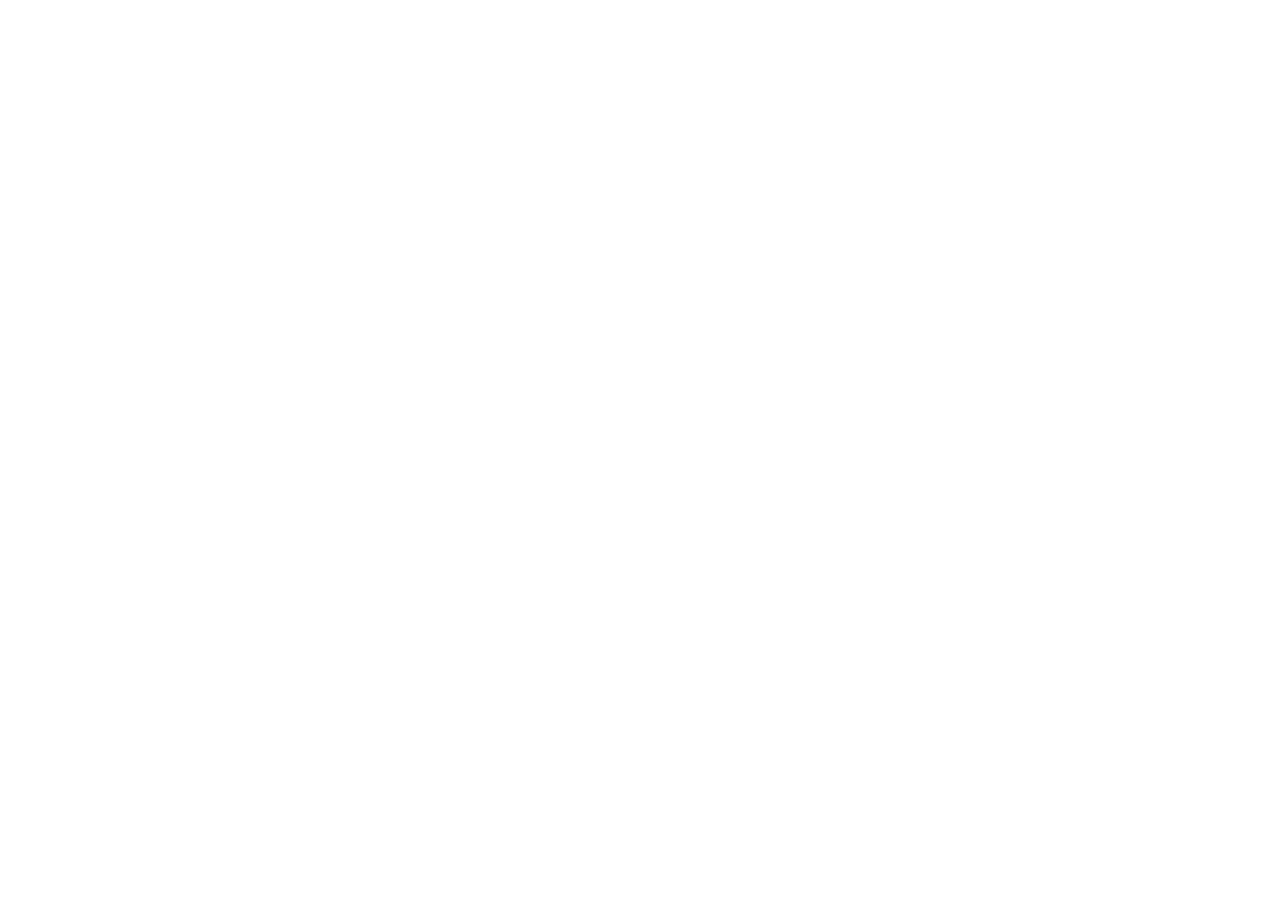
==== index.html @ 64bdbc8a "Create index.html" ====
<!DOCTYPE html>
<html lang="en">
<head>
    <meta charset="UTF-8">
    <meta name="viewport" content="width=device-width, initial-scale=1.0">
    <title>Document</title>
</head>
<body>
    
</body>
</html>
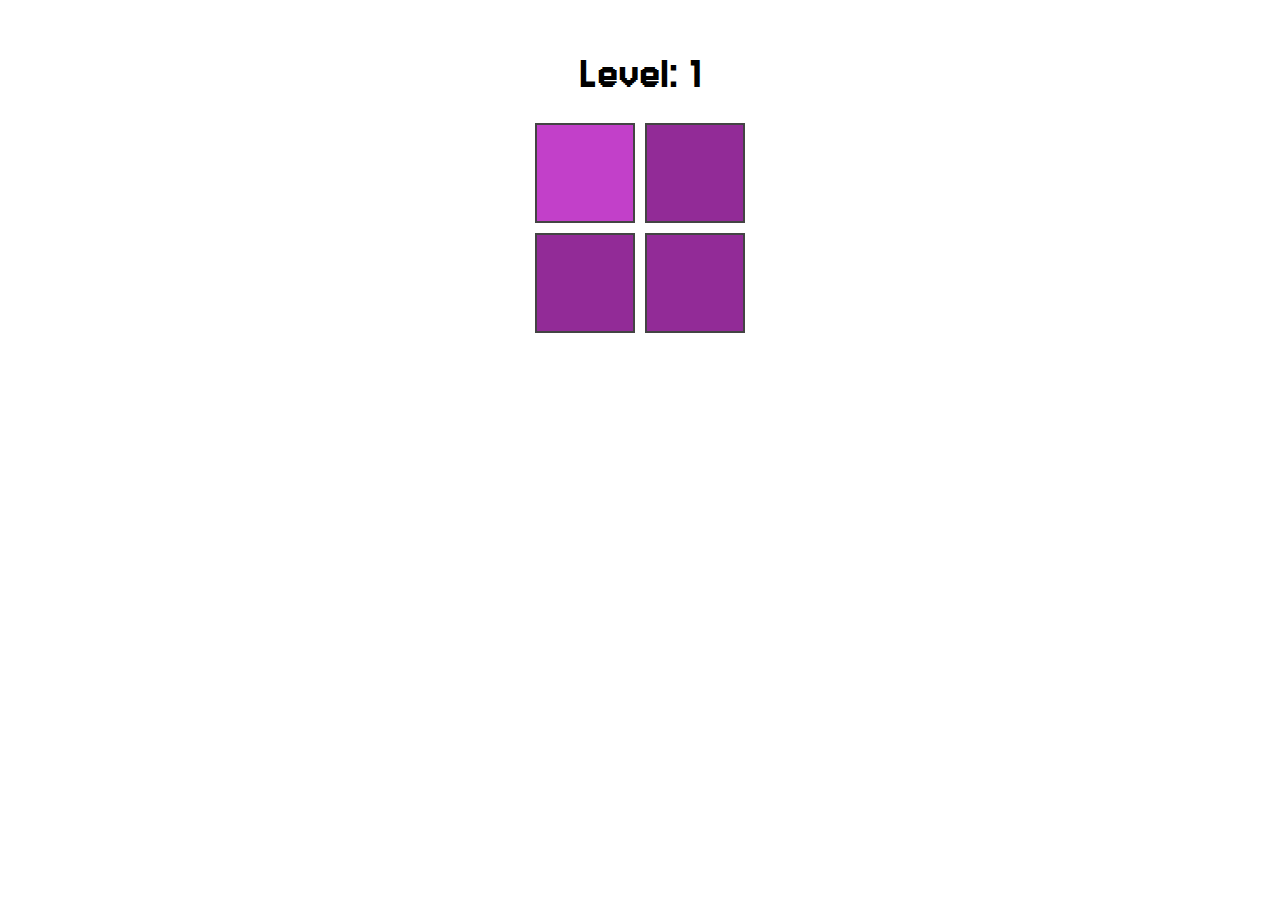
==== commit dd2c63b5: "Updates" ====
--- a/index.html
+++ b/index.html
@@ -1,11 +1,76 @@
 <!DOCTYPE html>
 <html lang="en">
 <head>
-    <meta charset="UTF-8">
-    <meta name="viewport" content="width=device-width, initial-scale=1.0">
-    <title>Document</title>
+ <meta charset="UTF-8">
+ <title>ColorGuessr - Game</title>
+ <link rel="stylesheet" href="style.css">
+ <link rel="preconnect" href="https://fonts.googleapis.com">
+ <link rel="preconnect" href="https://fonts.gstatic.com" crossorigin>
+ <link href="https://fonts.googleapis.com/css2?family=Jersey+15&display=swap" rel="stylesheet">
+
+
 </head>
-<body>
-    
+<body class="game-page">
+ <div class="level-display">Level: <span id="levelNumber">1</span></div>
+ <div class="container" id="blocksContainer"></div>
+ <div class="message" id="message"></div>
+ <script>
+   const blocksContainer = document.getElementById('blocksContainer');
+   const levelNumberEl = document.getElementById('levelNumber');
+   const messageEl = document.getElementById('message');
+   let level = 1;
+   function getRandomHSL() {
+     const h = Math.floor(Math.random() * 360);
+     const s = Math.floor(Math.random() * 50) + 50;
+     const l = Math.floor(Math.random() * 40) + 30;
+     return { h, s, l };
+   }
+   function hslToString({ h, s, l }) {
+     return `hsl(${h}, ${s}%, ${l}%)`;
+   }
+   function getSlightlyDifferentColor(baseHSL, level) {
+     const difference = Math.max(1, 15 - level);
+     let newLightness = baseHSL.l + (Math.random() < 0.5 ? difference : -difference);
+     newLightness = Math.max(0, Math.min(100, newLightness));
+     return { h: baseHSL.h, s: baseHSL.s, l: newLightness };
+   }
+   function generateBlocks() {
+     messageEl.textContent = '';
+     blocksContainer.innerHTML = '';
+     levelNumberEl.textContent = level;
+     const baseColor = getRandomHSL();
+     const oddColor = getSlightlyDifferentColor(baseColor, level);
+     const oddIndex = Math.floor(Math.random() * 4);
+     for (let i = 0; i < 4; i++) {
+       const block = document.createElement('div');
+       block.classList.add('block');
+       if (i === oddIndex) {
+         block.style.backgroundColor = hslToString(oddColor);
+         block.setAttribute('data-correct', 'true');
+       } else {
+         block.style.backgroundColor = hslToString(baseColor);
+       }
+       block.addEventListener('click', onBlockClick);
+       blocksContainer.appendChild(block);
+     }
+   }
+   function onBlockClick(event) {
+     const isCorrect = event.target.getAttribute('data-correct') === 'true';
+     if (isCorrect) {
+       level++;
+       generateBlocks();
+     } else {
+       updateHighScore(level - 1);
+       window.location.href = 'menu.html';
+     }
+   }
+   function updateHighScore(currentScore) {
+     const storedHighScore = parseInt(localStorage.getItem('highScore') || '0', 10);
+     if (currentScore > storedHighScore) {
+       localStorage.setItem('highScore', currentScore);
+     }
+   }
+   generateBlocks();
+ </script>
 </body>
-</html>+</html>
--- a/style.css
+++ b/style.css
@@ -0,0 +1,70 @@
+.jersey-15-regular {
+    font-family: "Jersey 15", serif;
+    font-weight: 400;
+    font-style: normal;
+  } 
+ * {
+    box-sizing: border-box;
+    margin: 0;
+    padding: 0;
+    font-family: 'Jersey 15', serif;
+  }
+   body.menu-page {
+    display: flex;
+    flex-direction: column;
+    justify-content: center;
+    align-items: center;
+    min-height: 100vh;
+    position: relative;
+    background-color: #f0f0f0;
+  }
+   .menu-page .high-score {
+    position: absolute;
+    top: 10px;
+    right: 10px;
+    font-weight: bold;
+    font-size: 1.2rem;
+  }
+   .menu-page h1 {
+    font-size: 6rem;
+    margin-bottom: 20px;
+  }
+   .menu-page .start-button {
+    background-color: pink;
+    border: none;
+    padding: 15px 30px;
+    font-size: 1.2rem;
+    cursor: pointer;
+  }
+   .menu-page .start-button:hover {
+    opacity: 0.8;
+  }
+   /* Game Page Styles */
+  body.game-page {
+    text-align: center;
+    margin-top: 50px;
+  }
+   .game-page .level-display {
+    font-size: 3.0em;
+    margin-bottom: 20px;
+  }
+   .game-page .container {
+    display: flex;
+    flex-wrap: wrap;
+    width: 220px;
+    margin: 0 auto;
+    justify-content: center;
+  }
+   .game-page .block {
+    width: 100px;
+    height: 100px;
+    margin: 5px;
+    border: 2px solid #444;
+    cursor: pointer;
+  }
+   .game-page .message {
+    margin-top: 20px;
+    color: #d9534f;
+  }
+  
+ 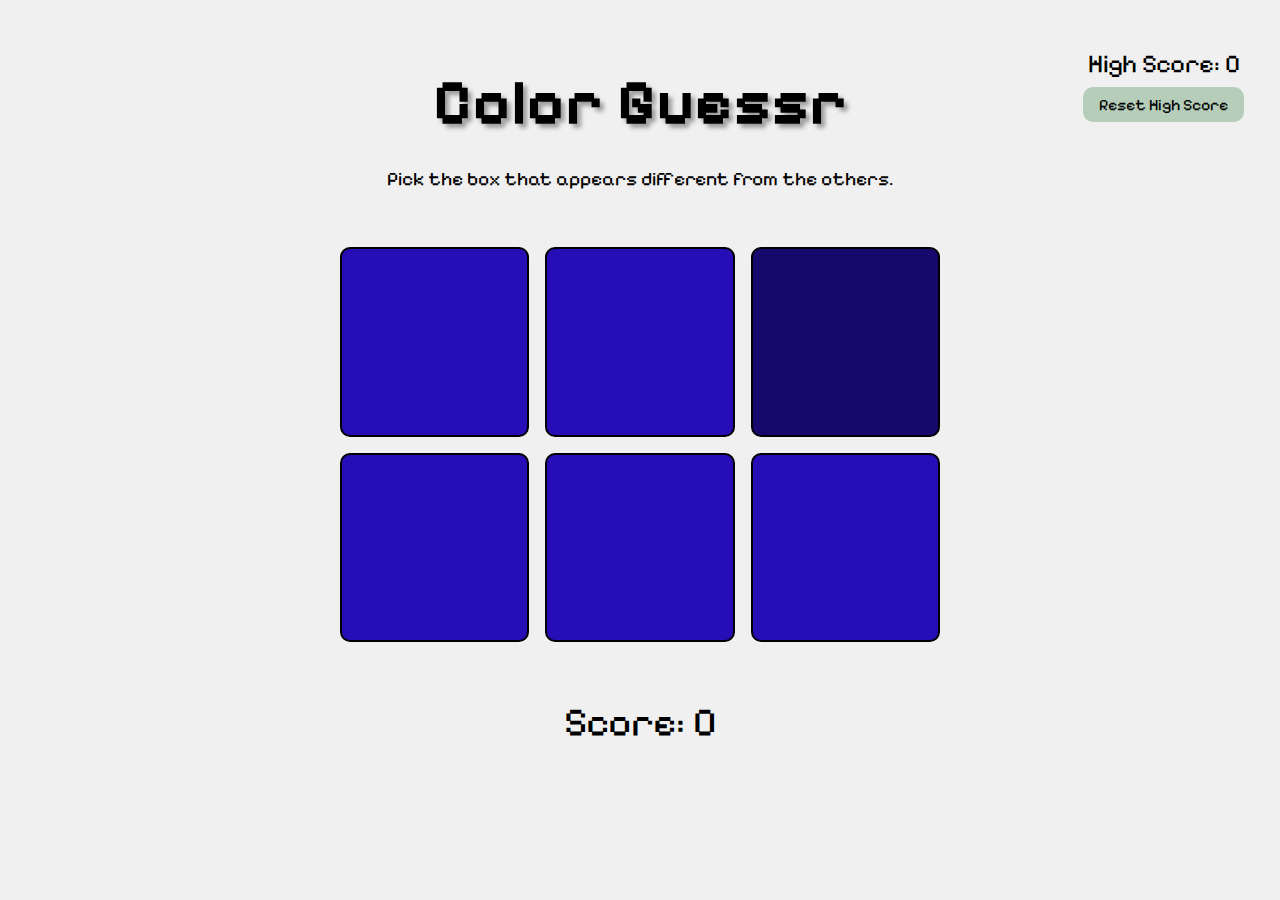
==== commit 716f992d: "Key changes made" ====
--- a/index.html
+++ b/index.html
@@ -1,76 +1,281 @@
 <!DOCTYPE html>
 <html lang="en">
 <head>
- <meta charset="UTF-8">
- <title>ColorGuessr - Game</title>
- <link rel="stylesheet" href="style.css">
- <link rel="preconnect" href="https://fonts.googleapis.com">
- <link rel="preconnect" href="https://fonts.gstatic.com" crossorigin>
- <link href="https://fonts.googleapis.com/css2?family=Jersey+15&display=swap" rel="stylesheet">
-
-
+  <meta charset="UTF-8">
+  <title>ColorGuessr</title>
+  <link rel="preconnect" href="https://fonts.googleapis.com">
+  <link rel="preconnect" href="https://fonts.gstatic.com" crossorigin>
+  <link href="https://fonts.googleapis.com/css2?family=Jersey+15&family=Pixelify+Sans:wght@400..700&display=swap" rel="stylesheet">
+  <meta name="viewport" content="width=device-width, initial-scale=1.0">
+  <style>
+    * {
+      box-sizing: border-box;
+      margin: 0;
+      padding: 0;
+      font-family: "Pixelify Sans", serif;
+      font-optical-sizing: auto;
+      font-weight: 300;
+      font-style: normal;
+    }
+    body {
+      display: flex;
+      flex-direction: column;
+      align-items: center;
+      min-height: 100%;
+      background-color: #f0f0f0;
+      text-align: center;
+      position: relative; 
+    }
+    
+    p {
+      margin-top: 2%;
+      margin-bottom: 2%;
+      font-size: 1.5vw;
+    }
+
+    header {
+      margin-top: 5%;
+      font-size: 5vw;
+      font-weight: bold;
+      text-shadow: 4px 4px 4px #9c9c9c;
+    }
+
+    /* High Score container at top-right */
+    .high-score-box {
+  position: absolute;
+  top: 5%;
+  right: 2%;
+  display: flex;           
+  flex-direction: column;  
+  align-items: center;    
+  text-align: center;    
+  gap: 0.5rem;
+  padding: 10px;
+  border-radius: 4px;
+  font-size: clamp(0.5rem, 2vw, 2rem);
+}
+
+.reset-button {
+  padding: 0.5rem 1rem;
+  border: none;
+  border-radius: 10px;
+  background-color: #B6CDB9;
+  color: #000;
+  font-size: clamp(0.5rem, 1.5vw, 1rem);
+  cursor: pointer;
+  transition: opacity 0.2s;
+}
+
+.reset-button:hover {
+  opacity: 0.7;
+}
+
+    .blocks-container {
+      display: grid;
+      grid-template-columns: repeat(3, 1fr);
+      gap: 1rem;
+      width: 80%;
+      max-width: 600px;
+      margin: 2rem auto;
+    }
+    .block {
+      border: 2px solid #000000;
+      border-radius: 10px;
+      aspect-ratio: 1 / 1; 
+      background-color: #ddd;
+      cursor: pointer;
+      transition: transform 0.2s ease-in-out; 
+    }
+
+    footer {
+      margin-top: auto;  
+      padding: 1rem;
+    }
+    .score-box {
+      display: inline-block;
+      padding: 0.5rem 1rem;
+      border-radius: 4px;
+      font-size: 2.5rem;
+    }
+
+    .overlay {
+      position: fixed;
+      background-color: #00000039;
+      top: 0; left: 0;
+      width: 100%; 
+      height: 100%;
+      display: none; 
+      justify-content: center;
+      align-items: center;
+      z-index: 999; 
+    }
+    .modal {
+      background-color: #ffffffda;
+      padding: 2rem;
+      border: 2px solid #444;
+      border-radius: 30px;
+      text-align: center;
+    }
+    .modal h3 {
+      margin-bottom: 1rem;
+      color: #E7C964;
+      -webkit-text-stroke: #A17900;
+      font-size: 2rem;
+    }
+    
+    .modal h2 {
+      margin-bottom: 1rem;
+    }
+    .try-again-btn {
+      padding: 0.5rem 1rem;
+      border: none;
+      border-radius: 50px;
+      background-color: #B6CDB9;
+      color: #000000;
+      font-size: 1rem;
+      cursor: pointer;
+      border-radius: 4px;
+    }
+    .try-again-btn:hover {
+      opacity: 0.9;
+    }
+    .block:hover {
+      transform: scale(1.05); 
+    }
+
+    @keyframes pulsingOffset {
+      0%, 100% { outline-offset: 3px; }
+      50% { outline-offset: 5px; }
+    }
+    .correct-block-highlight {
+      outline: 8px solid rgb(31, 197, 31);   
+      outline-offset: 10px;       
+      animation: pulsingOffset 1s infinite ease-in-out; 
+    }
+  </style>
 </head>
-<body class="game-page">
- <div class="level-display">Level: <span id="levelNumber">1</span></div>
- <div class="container" id="blocksContainer"></div>
- <div class="message" id="message"></div>
- <script>
-   const blocksContainer = document.getElementById('blocksContainer');
-   const levelNumberEl = document.getElementById('levelNumber');
-   const messageEl = document.getElementById('message');
-   let level = 1;
-   function getRandomHSL() {
-     const h = Math.floor(Math.random() * 360);
-     const s = Math.floor(Math.random() * 50) + 50;
-     const l = Math.floor(Math.random() * 40) + 30;
-     return { h, s, l };
-   }
-   function hslToString({ h, s, l }) {
-     return `hsl(${h}, ${s}%, ${l}%)`;
-   }
-   function getSlightlyDifferentColor(baseHSL, level) {
-     const difference = Math.max(1, 15 - level);
-     let newLightness = baseHSL.l + (Math.random() < 0.5 ? difference : -difference);
-     newLightness = Math.max(0, Math.min(100, newLightness));
-     return { h: baseHSL.h, s: baseHSL.s, l: newLightness };
-   }
-   function generateBlocks() {
-     messageEl.textContent = '';
-     blocksContainer.innerHTML = '';
-     levelNumberEl.textContent = level;
-     const baseColor = getRandomHSL();
-     const oddColor = getSlightlyDifferentColor(baseColor, level);
-     const oddIndex = Math.floor(Math.random() * 4);
-     for (let i = 0; i < 4; i++) {
-       const block = document.createElement('div');
-       block.classList.add('block');
-       if (i === oddIndex) {
-         block.style.backgroundColor = hslToString(oddColor);
-         block.setAttribute('data-correct', 'true');
-       } else {
-         block.style.backgroundColor = hslToString(baseColor);
-       }
-       block.addEventListener('click', onBlockClick);
-       blocksContainer.appendChild(block);
-     }
-   }
-   function onBlockClick(event) {
-     const isCorrect = event.target.getAttribute('data-correct') === 'true';
-     if (isCorrect) {
-       level++;
-       generateBlocks();
-     } else {
-       updateHighScore(level - 1);
-       window.location.href = 'menu.html';
-     }
-   }
-   function updateHighScore(currentScore) {
-     const storedHighScore = parseInt(localStorage.getItem('highScore') || '0', 10);
-     if (currentScore > storedHighScore) {
-       localStorage.setItem('highScore', currentScore);
-     }
-   }
-   generateBlocks();
- </script>
+<body>
+  <div class="high-score-box">
+    <div>High Score: <span id="highScoreDisplay">0</span></div>
+    <button id="resetHighScoreBtn" class="reset-button">Reset High Score</button>
+  </div>
+
+  <header>Color Guessr</header>
+  <p>Pick the box that appears different from the others.</p>
+  <div class="blocks-container" id="blocksContainer"></div>
+  <footer>
+    <div class="score-box">Score: <span id="scoreDisplay">0</span></div>
+  </footer>
+
+  <div class="overlay" id="overlay">
+    <div class="modal">
+      <h3 id="newHighScore" class="wave-text">New High Score!</h3>
+      <h2 id="finalScoreMsg">You scored 0!</h2>
+      <button class="try-again-btn" id="tryAgainBtn">Try Again</button>
+    </div>
+  </div>
+
+  <script>
+    const blocksContainer = document.getElementById('blocksContainer');
+    const highScoreDisplay = document.getElementById('highScoreDisplay');
+    const scoreDisplay = document.getElementById('scoreDisplay');
+    const overlay = document.getElementById('overlay');
+    const finalScoreMsg = document.getElementById('finalScoreMsg');
+    const tryAgainBtn = document.getElementById('tryAgainBtn');
+    const resetHighScoreBtn = document.getElementById('resetHighScoreBtn');
+    const newHighScoreEl = document.getElementById('newHighScore');
+
+    let highScore = parseInt(localStorage.getItem('highScore') || '0', 10);
+    highScoreDisplay.textContent = highScore;
+
+    let level = 0;
+    scoreDisplay.textContent = level;
+
+    function resetHighScore() {
+      localStorage.setItem('highScore', '0');
+      highScore = 0;
+      highScoreDisplay.textContent = '0';
+    }
+    resetHighScoreBtn.addEventListener('click', resetHighScore);
+
+    // Random color helpers
+    function getRandomHSL() {
+      const h = Math.floor(Math.random() * 360);
+      const s = Math.floor(Math.random() * 50) + 50; 
+      const l = Math.floor(Math.random() * 40) + 30; 
+      return { h, s, l };
+    }
+    function hslToString({ h, s, l }) {
+      return `hsl(${h}, ${s}%, ${l}%)`;
+    }
+    function getSlightlyDifferentColor(baseHSL, currentLevel) {
+      const difference = Math.max(1, 15 - currentLevel);
+      let newLightness = baseHSL.l + (Math.random() < 0.5 ? difference : -difference);
+      newLightness = Math.max(0, Math.min(100, newLightness));
+      return { h: baseHSL.h, s: baseHSL.s, l: newLightness };
+    }
+
+    function generateBlocks() {
+      blocksContainer.innerHTML = '';
+      scoreDisplay.textContent = level;
+  
+      const baseColor = getRandomHSL();
+      const oddColor = getSlightlyDifferentColor(baseColor, level);
+      const oddIndex = Math.floor(Math.random() * 6);
+  
+      for (let i = 0; i < 6; i++) {
+        const block = document.createElement('div');
+        block.classList.add('block');
+        if (i === oddIndex) {
+          block.style.backgroundColor = hslToString(oddColor);
+          block.dataset.correct = 'true';
+        } else {
+          block.style.backgroundColor = hslToString(baseColor);
+        }
+        block.addEventListener('click', onBlockClick);
+        blocksContainer.appendChild(block);
+      }
+    }
+
+    function onBlockClick(e) {
+      const isCorrect = e.target.dataset.correct === 'true';
+      if (isCorrect) {
+        level++;
+        generateBlocks();
+      } else {
+        highlightCorrectBlock();
+        updateHighScore(level);
+        finalScoreMsg.textContent = `You scored ${level}!`;
+        overlay.style.display = 'flex';
+      }
+    }
+
+    function highlightCorrectBlock() {
+      const correctBlock = document.querySelector('[data-correct="true"]');
+      if (correctBlock) {
+        correctBlock.classList.add('correct-block-highlight');
+      }
+    }
+
+    function updateHighScore(score) {
+      // hide "New High Score!" by default
+      newHighScoreEl.style.display = 'none';
+
+      if (score > highScore) {
+        highScore = score;
+        localStorage.setItem('highScore', highScore);
+        highScoreDisplay.textContent = highScore;
+        newHighScoreEl.style.display = 'block';
+      }
+    }
+
+    tryAgainBtn.addEventListener('click', () => {
+      level = 0;
+      overlay.style.display = 'none';
+      generateBlocks();
+    });
+
+    generateBlocks();
+  </script>
 </body>
 </html>
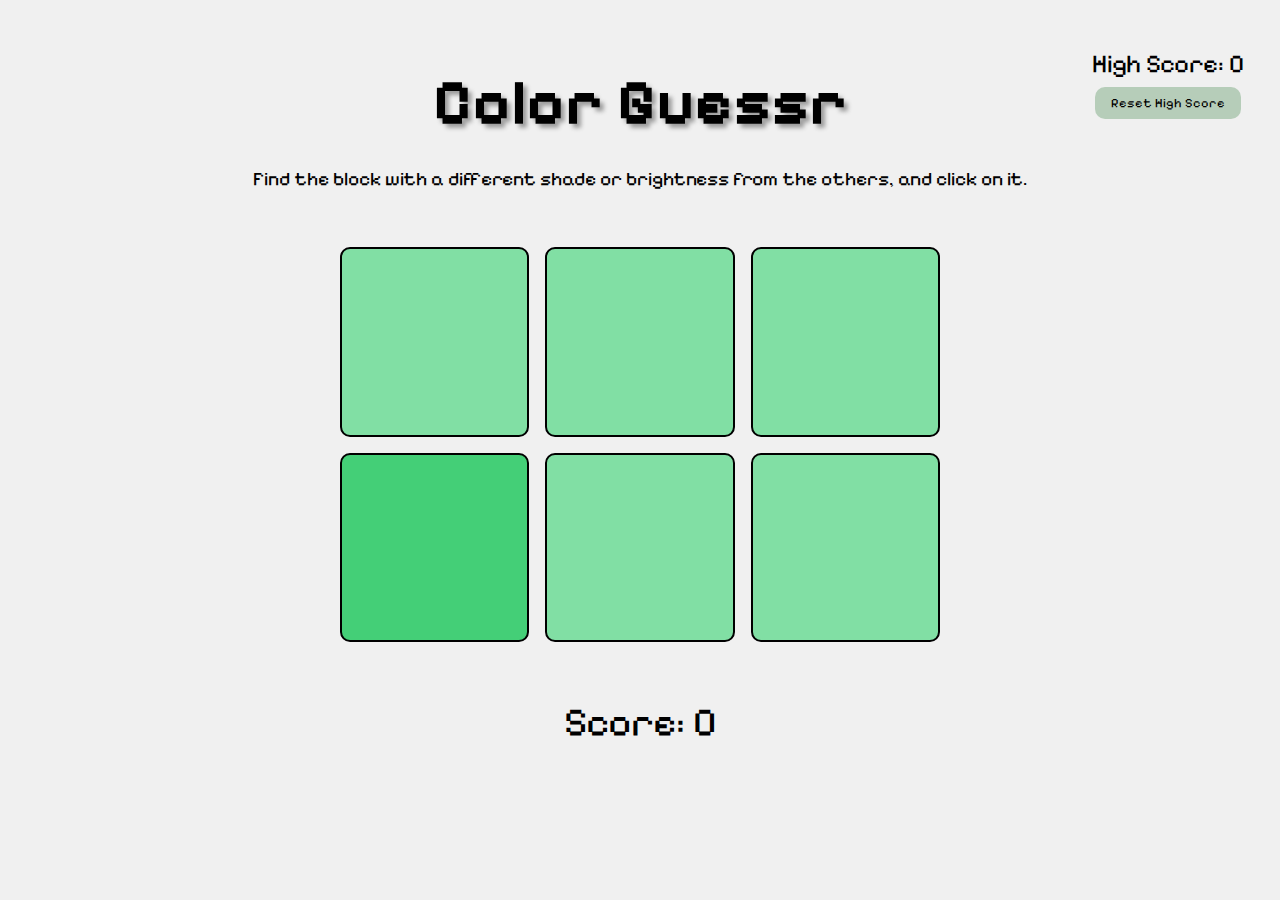
==== commit 7ae7f91a: "Update index.html" ====
--- a/index.html
+++ b/index.html
@@ -61,7 +61,7 @@
   border-radius: 10px;
   background-color: #B6CDB9;
   color: #000;
-  font-size: clamp(0.5rem, 1.5vw, 1rem);
+  font-size: clamp(0.5rem, 1vw, 1rem);
   cursor: pointer;
   transition: opacity 0.2s;
 }
@@ -161,7 +161,7 @@
   </div>
 
   <header>Color Guessr</header>
-  <p>Pick the box that appears different from the others.</p>
+  <p>Find the block with a different shade or brightness from the others, and click on it. </p>
   <div class="blocks-container" id="blocksContainer"></div>
   <footer>
     <div class="score-box">Score: <span id="scoreDisplay">0</span></div>
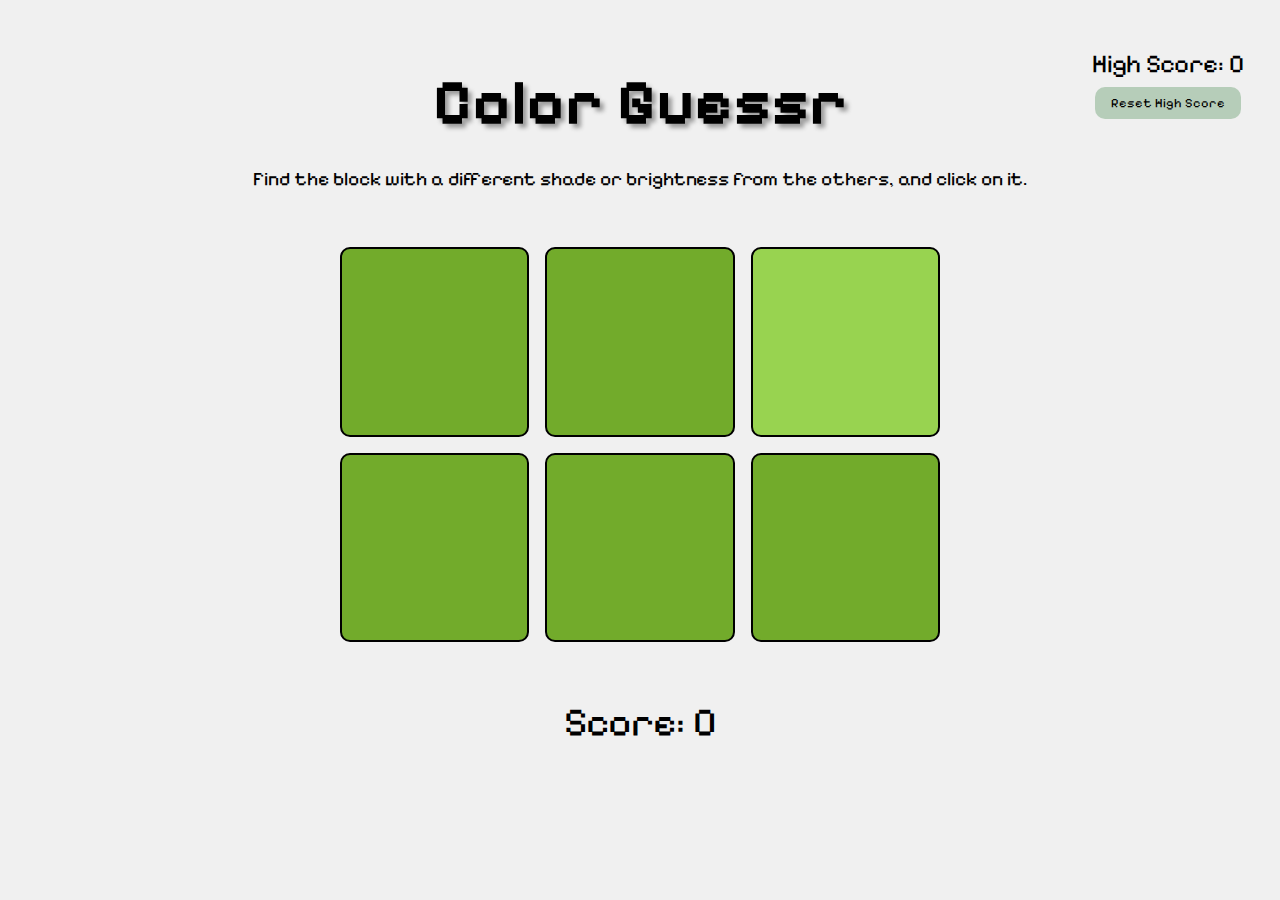
==== commit d221b7a0: "Update index.html" ====
--- a/index.html
+++ b/index.html
@@ -40,7 +40,6 @@
       text-shadow: 4px 4px 4px #9c9c9c;
     }
 
-    /* High Score container at top-right */
     .high-score-box {
   position: absolute;
   top: 5%;
@@ -118,8 +117,8 @@
     }
     .modal h3 {
       margin-bottom: 1rem;
-      color: #E7C964;
-      -webkit-text-stroke: #A17900;
+      -webkit-text-stroke-color: #000;
+      -webkit-text-fill-color: #ffc400;
       font-size: 2rem;
     }
     
@@ -198,7 +197,6 @@
     }
     resetHighScoreBtn.addEventListener('click', resetHighScore);
 
-    // Random color helpers
     function getRandomHSL() {
       const h = Math.floor(Math.random() * 360);
       const s = Math.floor(Math.random() * 50) + 50; 
